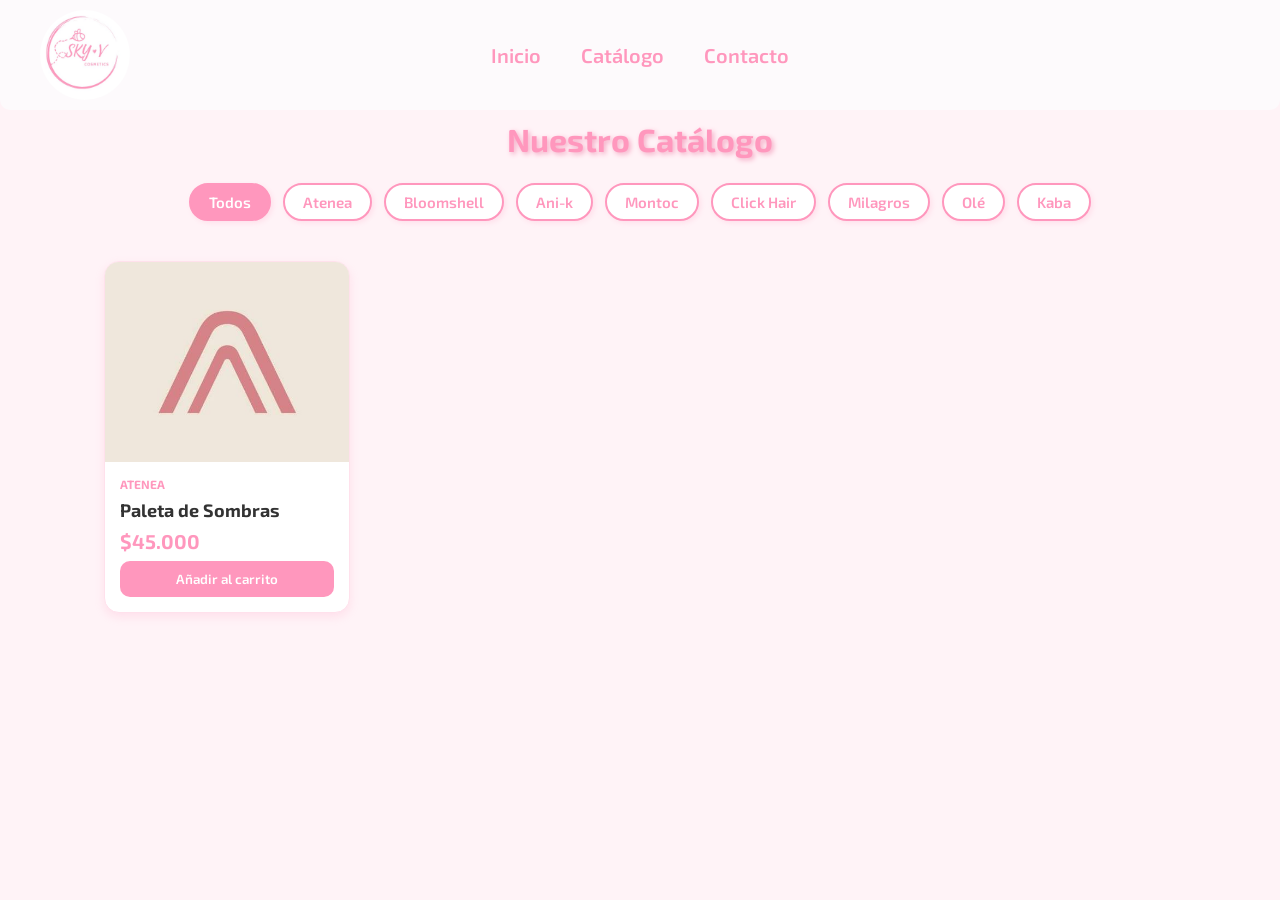
==== catalogo.html @ c4f661af "Creacion de catalogo html, cambio a menu hamburguesa en movil, creacion y comienzo de archivo js" ====
<!DOCTYPE html>
<html lang="en">
<head>
    <meta charset="UTF-8">
    <meta name="viewport" content="width=device-width, initial-scale=1.0">
    <title>Catalogo-Sky V Cosmetic</title>
    <link rel = "stylesheet" href = "styles.css">
    <link rel="preconnect" href="https://fonts.googleapis.com">
    <link rel="preconnect" href="https://fonts.gstatic.com" crossorigin>
    <link href="https://fonts.googleapis.com/css2?family=Exo+2:ital,wght@0,100..900;1,100..900&display=swap" rel="stylesheet">
</head>
<body>
    <header>
        <nav class="navbar"> 
            <div class="logo">
                <img src="/img/logoSkyV.jpeg" alt="Logo SkyV Cosmetics">
            </div>
            <button class="hamburger" id="hamburger-btn" aria-label="Abrir menú">
            &#9776;
            </button>

            <ul class="nav-links" id="nav-links">
                <li><a href="index.html">Inicio</a></li>
                <li><a href="catalogo.html">Catálogo</a></li>
                <li><a href="#contacto">Contacto</a></li>
            </ul>
        </nav>
    </header>
    <main>
        <section class="seccion-catalogo">
            <h1 class="titulo-catalogo">Nuestro Catálogo</h1>

            <div class="contenedor-filtros">
                <button class="btn-filtro activo" data-marca="todos">Todos</button>
                <button class="btn-filtro" data-marca="atenea">Atenea</button>
                <button class="btn-filtro" data-marca="bloomshell">Bloomshell</button>
                <button class="btn-filtro" data-marca="anik">Ani-k</button>
                <button class="btn-filtro" data-marca="montoc">Montoc</button>
                <button class="btn-filtro" data-marca="click">Click Hair</button>
                <button class="btn-filtro" data-marca="milagros">Milagros</button>
                <button class="btn-filtro" data-marca="ole">Olé</button>
                <button class="btn-filtro" data-marca="kaba">Kaba</button>
            </div>

            <div class="productos-grid" id="productos-grid">

                <article class="card-producto">
                    <img src="/img/logoAtenea.png" alt="Paleta Atenea">
                    <div class="info-producto">
                        <span class="marca-tag">Atenea</span>
                        <h3>Paleta de Sombras</h3>
                        <p class="precio">$45.000</p>
                        <button class="btn-comprar">Añadir al carrito</button>
                    </div>
                </article>
            </div>
        </section>    
    </main>
    <script src="main.js"></script>
</body>
</html>
---- styles.css ----
* {
    margin: 0;
    padding: 0;
    box-sizing: border-box;
}
main{
    padding: 100px 0;
}

img {
    max-width: 100%;
    height: auto;
}
body {
    font-family: "Exo 2", sans-serif;
    background-color:#fff3f7;
}
.navbar{
    display: grid;
    grid-template-columns: 1fr auto 1fr;
    background-color: rgb(253, 250, 252);
    align-items: center; /* Centra verticalmente todos los elementos */
    padding: 10px 40px;
    border-radius: 0 0 10px 10px;
    position: fixed;
    top: 0;
    left: 0;
    width: 100%;
    z-index: 1000;
}
.logo {
    display: flex;
    align-items: center;
    gap: 15px;
    justify-self: start;
}

.logo img {
    height: 90px;
    width: 90px;
    border-radius: 50px;
    object-fit: cover;
}

.nav-links {
    display: flex;
    list-style: none;
    gap: 40px;
}
.nav-links a {
    color: #ff97bd;
    text-decoration: none;
    font-size: 20px;
    font-weight: 600;
    transition: opacity 0.3s ease ;
}

.nav-links a:hover {
    opacity: 0.8;
    color:#f35c93;
}
.hamburger {
    display: none;
    background: none;
    border: none;
    font-size: 30px;
    color: #ff97bd;
    cursor: pointer;
}

.banner{
    position: relative;
    height: 530px;
    width: 100%;
}
.banner img{
    height: 100%;
    width: 100%;
    object-fit: cover;
}
.cont-banner{
    position: absolute;
    top: 50%;
    left: 10%;
    text-align: center;
    font-size: 20px;
    transform: translateY(-50%)
}

.boton-banner{
    background-color: white;
    text-decoration: none;
    font-weight: 600;
    color: #ff97bd;
    padding: 10px 10px 15px 10px;
    border-radius: 20px;
    transition: 0.5s;
    box-shadow:2px 2px 5px #ff97bd ;

}
.boton-banner:hover {
    background-color: #ff97bd;
    color: white;
    box-shadow:2px 2px 5px white ;
    transform: scale(1.05);
    padding: 12px 12px 17px 12px;

}
.cont-banner h1, .cont-banner p{
    color: rgb(255, 255, 255);
    text-shadow: 2px 2px 5px #ff97bd;
}

.marcas-m{
    display: grid;
    grid-template-columns: 1fr 1fr 1fr 1fr;
    margin: 100px 0;
}
.title-marcas{
    grid-column: 1/-1;
    text-align: center;
    font-size: 30px;
    font-weight: 600;
    color: #ff97bd;
    margin-bottom: 60px;
    margin-top: 40px;
    text-shadow: 2px 2px 5px #f5aac5;
    text-align: center;
}
.maquillaje{
    grid-column: 1/-1;
    text-align: center;
    font-size: 30px;
    font-weight: 600;
    color: #ff97bd;
    margin-bottom: 100px;
    text-shadow: 2px 2px 5px #f5aac5;
    text-align: center;  
}

.cards-marcas{
    justify-self: center;
    text-align: center;
    height: auto;
    width: 200px;
}

.marcas-m img{
    width: 140px;
    height: 140px;
    object-fit: cover;
    border-radius: 50%;
    border: solid #ff97bd;
    transition: transform 0.3s ease;
}

.marcas-m img:hover{
    transform: scale(1.1);
    box-shadow: 0 0 15px #ff97bd;
}

.marcas-m p{
    font-size: 20px;
    font-weight: 600;
    color: #ff97bd;
    margin-top: 15px;
}
/*---*/

.marcas-c{
    display: grid;
    grid-template-columns: 1fr 1fr 1fr 1fr;
    margin: 100px 0;
}
.capilares{
    grid-column: 1/-1;
    text-align: center;
    font-size: 30px;
    font-weight: 600;
    color: #ff97bd;
    margin-bottom: 100px;
    text-shadow: 2px 2px 5px #f5aac5;
    text-align: center;  
}
.marcas-c img{
    width: 140px;
    height: 140px;
    object-fit: cover;
    border-radius: 50%;
    border: solid #ff97bd;
    transition: transform 0.3s ease;
}
.marcas-c img:hover{
    transform: scale(1.1);
    box-shadow: 0 0 15px #ff97bd;
}
.marcas-c p{
    font-size: 20px;
    font-weight: 600;
    color: #ff97bd;
    margin-top: 15px;
}
.seccion-catalogo {
    padding: 20px 5%;
    max-width: 1200px;
    margin: 0 auto;
}
.titulo-catalogo {
    text-align: center;
    color: #ff97bd;
    font-size: 32px;
    margin-bottom: 25px;
    text-shadow: 2px 2px 5px #f5aac5;
}
.contenedor-filtros {
    display: flex;
    justify-content: center;
    gap: 12px;
    flex-wrap: wrap;
    margin-bottom: 40px;
}
.btn-filtro {
    background-color: white;
    border: 2px solid #ff97bd;
    color: #ff97bd;
    padding: 8px 18px;
    border-radius: 20px;
    font-family: "Exo 2", sans-serif;
    font-weight: 600;
    font-size: 15px;
    cursor: pointer;
    transition: all 0.3s ease;
    box-shadow: 2px 2px 5px rgba(255, 151, 189, 0.2);
}
.btn-filtro:hover, .btn-filtro.activo {
    background-color: #ff97bd;
    color: white;
}
.productos-grid {
    display: grid;
    grid-template-columns: repeat(auto-fill, minmax(220px, 1fr));
    gap: 30px;
}
.card-producto {
    background-color: white;
    border-radius: 15px;
    box-shadow: 0 4px 10px rgba(255, 151, 189, 0.2);
    overflow: hidden;
    display: flex;
    flex-direction: column;
    justify-content: space-between;
    transition: transform 0.3s ease, box-shadow 0.3s ease;
    border: 1px solid #ffe1ec;
}
.card-producto:hover {
    transform: translateY(-5px);
    box-shadow: 0 8px 20px rgba(255, 151, 189, 0.4);
}
.card-producto img {
    width: 100%;
    height: 200px;
    object-fit: cover;
}
.info-producto {
    padding: 15px;
    display: flex;
    flex-direction: column;
    gap: 8px;
    flex-grow: 1;
}
.marca-tag {
    font-size: 12px;
    text-transform: uppercase;
    color: #ff97bd;
    font-weight: 700;
}
.info-producto h3 {
    font-size: 18px;
    color: #333;
}
.precio {
    font-size: 20px;
    font-weight: 700;
    color: #ff97bd;
    margin-top: auto;
}
.btn-comprar {
    background-color: #ff97bd;
    color: white;
    border: none;
    padding: 10px;
    border-radius: 10px;
    font-family: "Exo 2", sans-serif;
    font-weight: 600;
    cursor: pointer;
    transition: background-color 0.3s ease, transform 0.2s ease;
}
.btn-comprar:hover {
    background-color: #f35c93;
    transform: scale(1.02);
}

@media (max-width: 650px) {
   .navbar {
        display: flex;
        justify-content: space-between;
        align-items: center;
        padding: 10px 20px;
    }

    .logo {
        justify-self: auto;
    }

    .hamburger {
        display: block; /* Se muestra únicamente en móviles */
    }

    .nav-links {
        display: none; /* Se oculta por defecto en móviles */
        flex-direction: column;
        position: absolute;
        top: 100%;
        left: 0;
        width: 100%;
        background-color: rgb(253, 250, 252);
        padding: 20px 0;
        text-align: center;
        gap: 20px;
        box-shadow: 0 5px 10px rgba(0, 0, 0, 0.1);
        border-radius: 0 0 10px 10px;
    }

    /* Clase que activa JavaScript para desplegar el menú */
    .nav-links.active {
        display: flex;
    }

    .banner {
        height: 380px; /* Reducimos la altura para pantallas pequeñas */
    }

    .cont-banner {
        left: 50%;
        top: 50%;
        transform: translate(-50%, -50%); /* Centra el contenido en el medio exacto del celular */
        width: 90%; /* Aprovecha casi todo el ancho disponible */
    }

    .cont-banner h1 {
        font-size: 1.8rem; /* Tamaño de título cómodo para pantallas pequeñas */
    }

    .cont-banner p {
        font-size: 0.95rem;
    }

    .marcas-m {
        grid-template-columns: repeat(2, 1fr); /* Cambia de 4 a 2 columnas */
        margin: 50px 0; /* Reduce los márgenes verticales superiores e inferiores */
    }
    .marcas-c {
        grid-template-columns: repeat(2, 1fr); /* Cambia de 4 a 2 columnas */
        margin: 50px 0; /* Reduce los márgenes verticales superiores e inferiores */
    }
    .title-marcas {
        font-size: 22px; /* Disminuye el tamaño del título */
        margin-top: 20px;
        margin-bottom: 30px;
    }

    .cards-marcas {
        height: auto; /* Permite que el contenido fluya verticalmente sin cortar el texto */
        width: auto;
    }

    .marcas-m img {
        width: 110px; /* Escala los logos a un tamaño proporcional para móviles */
        height: 110px;
        border-width: 2px;
    }
    .marcas-c img {
        width: 110px; /* Escala los logos a un tamaño proporcional para móviles */
        height: 110px;
        border-width: 2px;
    }

    .marcas-m p {
        font-size: 16px;
        margin-top: 10px;
        margin: 3px 0 20px 0;
    }
    .marcas-c p {
        font-size: 16px;
        margin-top: 10px;
        margin: 3px 0 20px 0;
    }
    .productos-grid {
        grid-template-columns: repeat(2, 1fr);
        gap: 15px;
    }

    .card-producto img {
        height: 140px;
    }

    .info-producto h3 {
        font-size: 14px;
    }

    .precio {
        font-size: 16px;
    }

    .contenedor-filtros {
        gap: 8px;
    }

    .btn-filtro {
        padding: 6px 12px;
        font-size: 13px;
    }
}
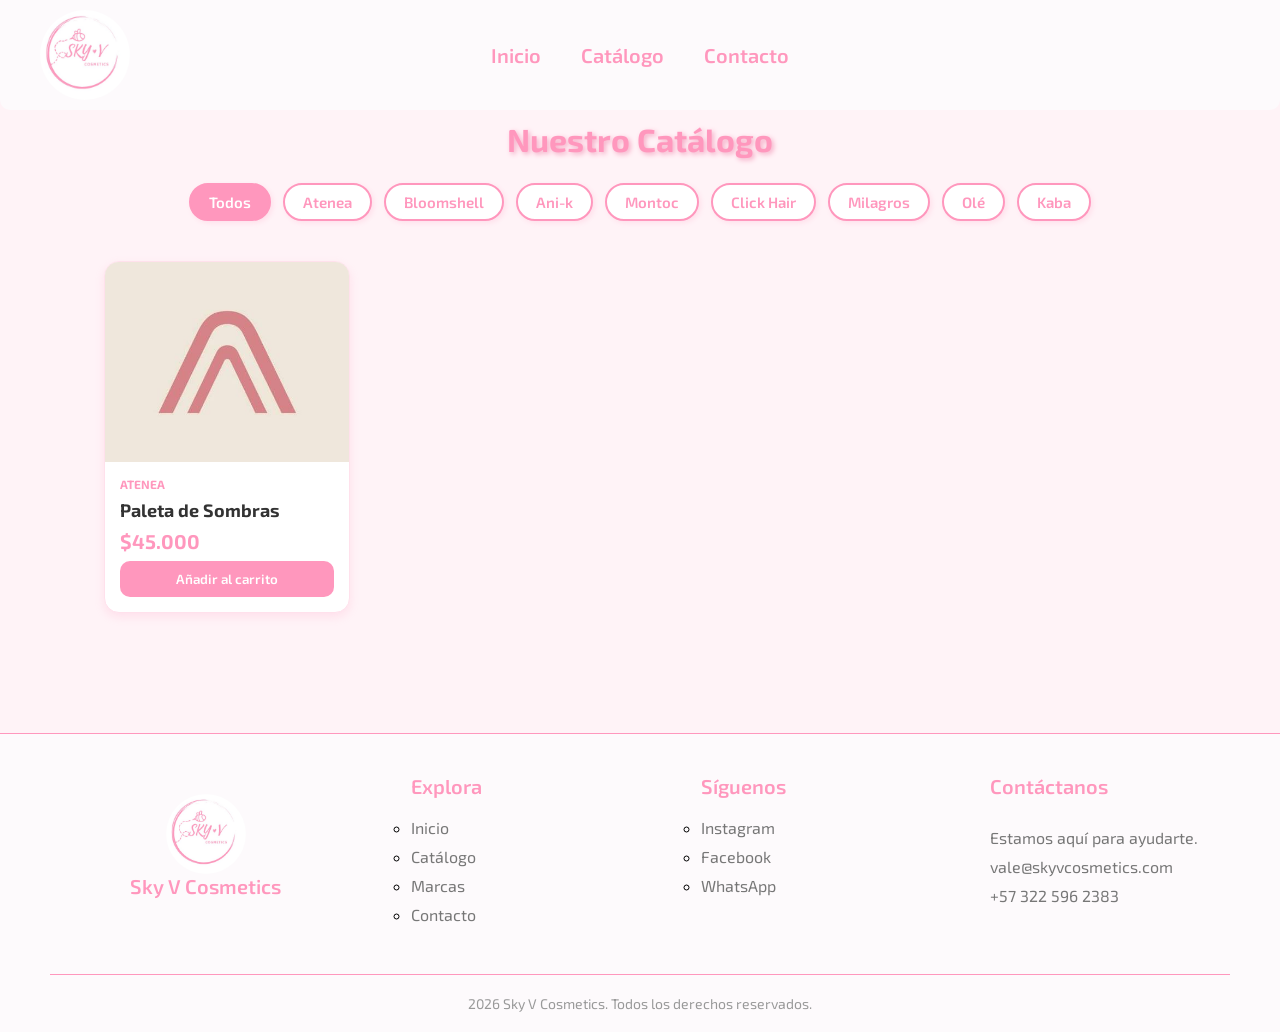
==== commit 608412db: "creacion del footer" ====
--- a/catalogo.html
+++ b/catalogo.html
@@ -56,6 +56,48 @@
             </div>
         </section>    
     </main>
+    <footer>
+        <div class="footer-logo">
+            <img src="/img/logoSkyV.jpeg" alt="Logo de Sky V Cosmetics" class="footer-imagen">
+            <h3>Sky V Cosmetics</h3>
+        </div>
+
+        <nav class="footer-navegacion" aria-label="Navegación del footer">
+            <h3>Explora</h3>
+            <ul>
+                <li><a href="index.html">Inicio</a></li>
+                <li><a href="catalogo.html">Catálogo</a></li>
+                <li><a href="#marcas-m">Marcas</a></li>
+                <li><a href="#contacto">Contacto</a></li>
+            </ul>
+        </nav>
+        <section class="footer-redes">
+            <h3>Síguenos</h3>
+            <ul>
+                <li>
+                    <a href="https://www.instagram.com/skyv_cosmetics/" target="_blank">Instagram</a>
+                </li>
+
+                <li>
+                    <a href="https://www.facebook.com/profile.php?id=100047904860741&locale=es_LA" target="_blank">Facebook</a>
+                </li>
+                <li>
+                    <a href="https://wa.me/+573225962383" target="_blank">WhatsApp</a>
+                </li>
+            </ul>
+        </section>
+        <address class="footer-contacto">
+            <h3>Contáctanos</h3>
+            <p>Estamos aquí para ayudarte.</p>
+            <a href="mailto:vale@skyvcosmetics.com" target="_blank">vale@skyvcosmetics.com</a>
+            <a href="https://wa.me/+573225962383" target="_blank">+57 322 596 2383</a>
+        </address>
+        <div class="footer-coppyrights">
+            <p>
+                2026 Sky V Cosmetics. Todos los derechos reservados.
+            </p>
+        </div>
+    </footer>
     <script src="main.js"></script>
 </body>
 </html>
--- a/styles.css
+++ b/styles.css
@@ -66,6 +66,88 @@
     font-size: 30px;
     color: #ff97bd;
     cursor: pointer;
+}
+footer {
+    display: grid;
+    grid-template-columns: 1.3fr 1fr 1fr 1fr;
+    gap: 50px;
+    padding: 40px 50px 20px;
+    background-color: rgb(253, 250, 252);
+    border-top-color: #ff97bd;
+    border-top-width: 1px;
+    border-top-style: solid;
+}
+
+.footer-logo {
+    display: flex;
+    align-items: center;
+    gap: 0;
+    flex-direction:column ;
+    margin-top: 20px;
+}
+
+.footer-logo img {
+    height: 80px;
+    width: 80px;
+    border-radius: 50px;
+    object-fit: cover;
+}
+
+.footer-logo h3 {
+    color: #ff97bd;
+    font-size: 20px;
+    font-weight: 600;
+}
+
+footer h3 {
+    color: #ff97bd;
+    font-size: 20px;
+    font-weight: 600;
+    margin-bottom: 20px;
+}
+
+
+.footer-navegacion ul, .footer-redes ul {
+    display: flex;
+    flex-direction: column;
+    gap: 10px;
+    list-style: circle;
+    padding: 0;
+    margin: 0;
+}
+
+.footer-navegacion a,.footer-redes a,.footer-contacto a {
+    color: #777;
+    text-decoration: none;
+    transition: 0.3s ease;
+}
+
+.footer-navegacion a:hover,.footer-redes a:hover,.footer-contacto a:hover {
+    color: #f35c93;
+    transition: 0.3s ease;
+}
+
+.footer-contacto {
+    display: flex;
+    flex-direction: column;
+    gap: 10px;
+    font-style: normal;
+    color: #777;
+}
+
+.footer-coppyrights {
+    grid-column: 1 / -1;
+    border-top-color: #ff97bd;
+    border-top-width: 1px;
+    border-top-style: solid;
+    padding-top: 20px;
+    text-align: center;
+    
+}
+
+.footer-coppyrights p {
+    color: #999;
+    font-size: 14px;
 }
 
 .banner{
@@ -335,6 +417,17 @@
     .nav-links.active {
         display: flex;
     }
+    
+    footer {
+        grid-template-columns: 1fr; /* Pasa de 4 columnas a 1 sola en celulares */
+        gap: 30px;
+        padding: 30px 20px 20px;
+        text-align: center;
+    }
+
+    .footer-logo {
+        margin-top: 0;
+    }
 
     .banner {
         height: 380px; /* Reducimos la altura para pantallas pequeñas */
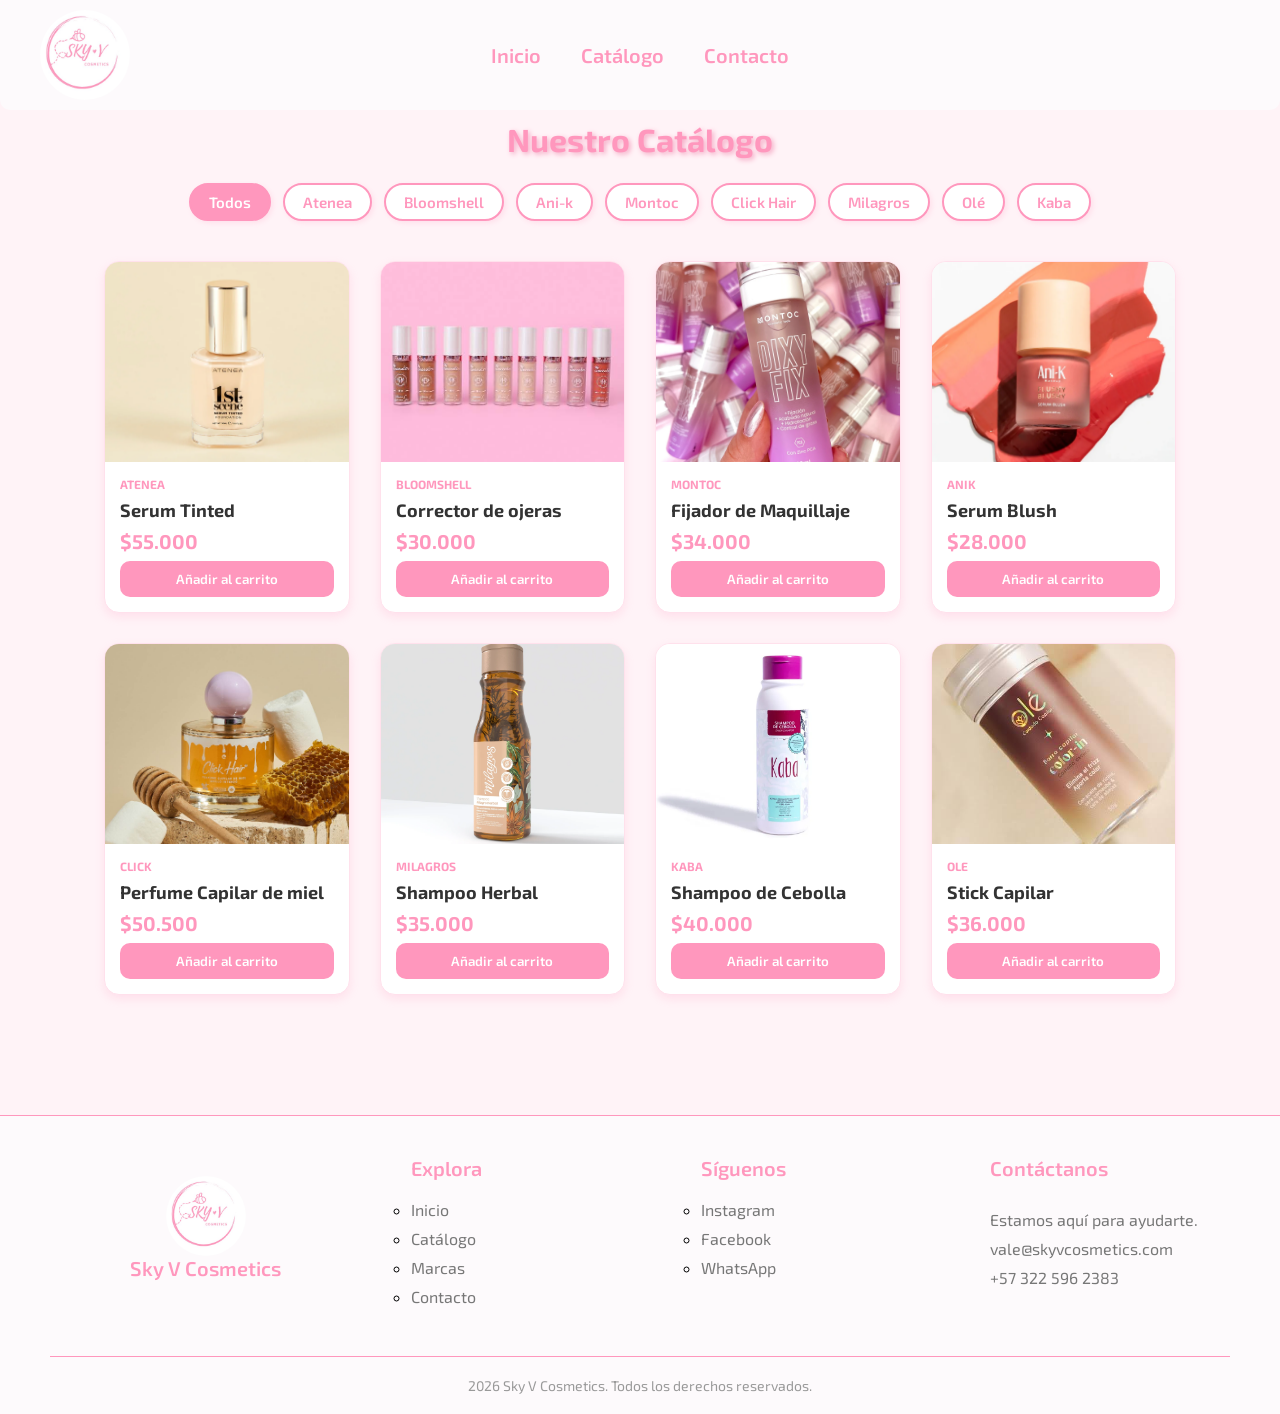
==== commit d0b02aa5: "organizacion de carpetas, creacion de los filtros de catalogo" ====
--- a/catalogo.html
+++ b/catalogo.html
@@ -43,16 +43,6 @@
             </div>
 
             <div class="productos-grid" id="productos-grid">
-
-                <article class="card-producto">
-                    <img src="/img/logoAtenea.png" alt="Paleta Atenea">
-                    <div class="info-producto">
-                        <span class="marca-tag">Atenea</span>
-                        <h3>Paleta de Sombras</h3>
-                        <p class="precio">$45.000</p>
-                        <button class="btn-comprar">Añadir al carrito</button>
-                    </div>
-                </article>
             </div>
         </section>    
     </main>
@@ -99,5 +89,6 @@
         </div>
     </footer>
     <script src="main.js"></script>
+    <script src="catalogo.js"></script>
 </body>
 </html>
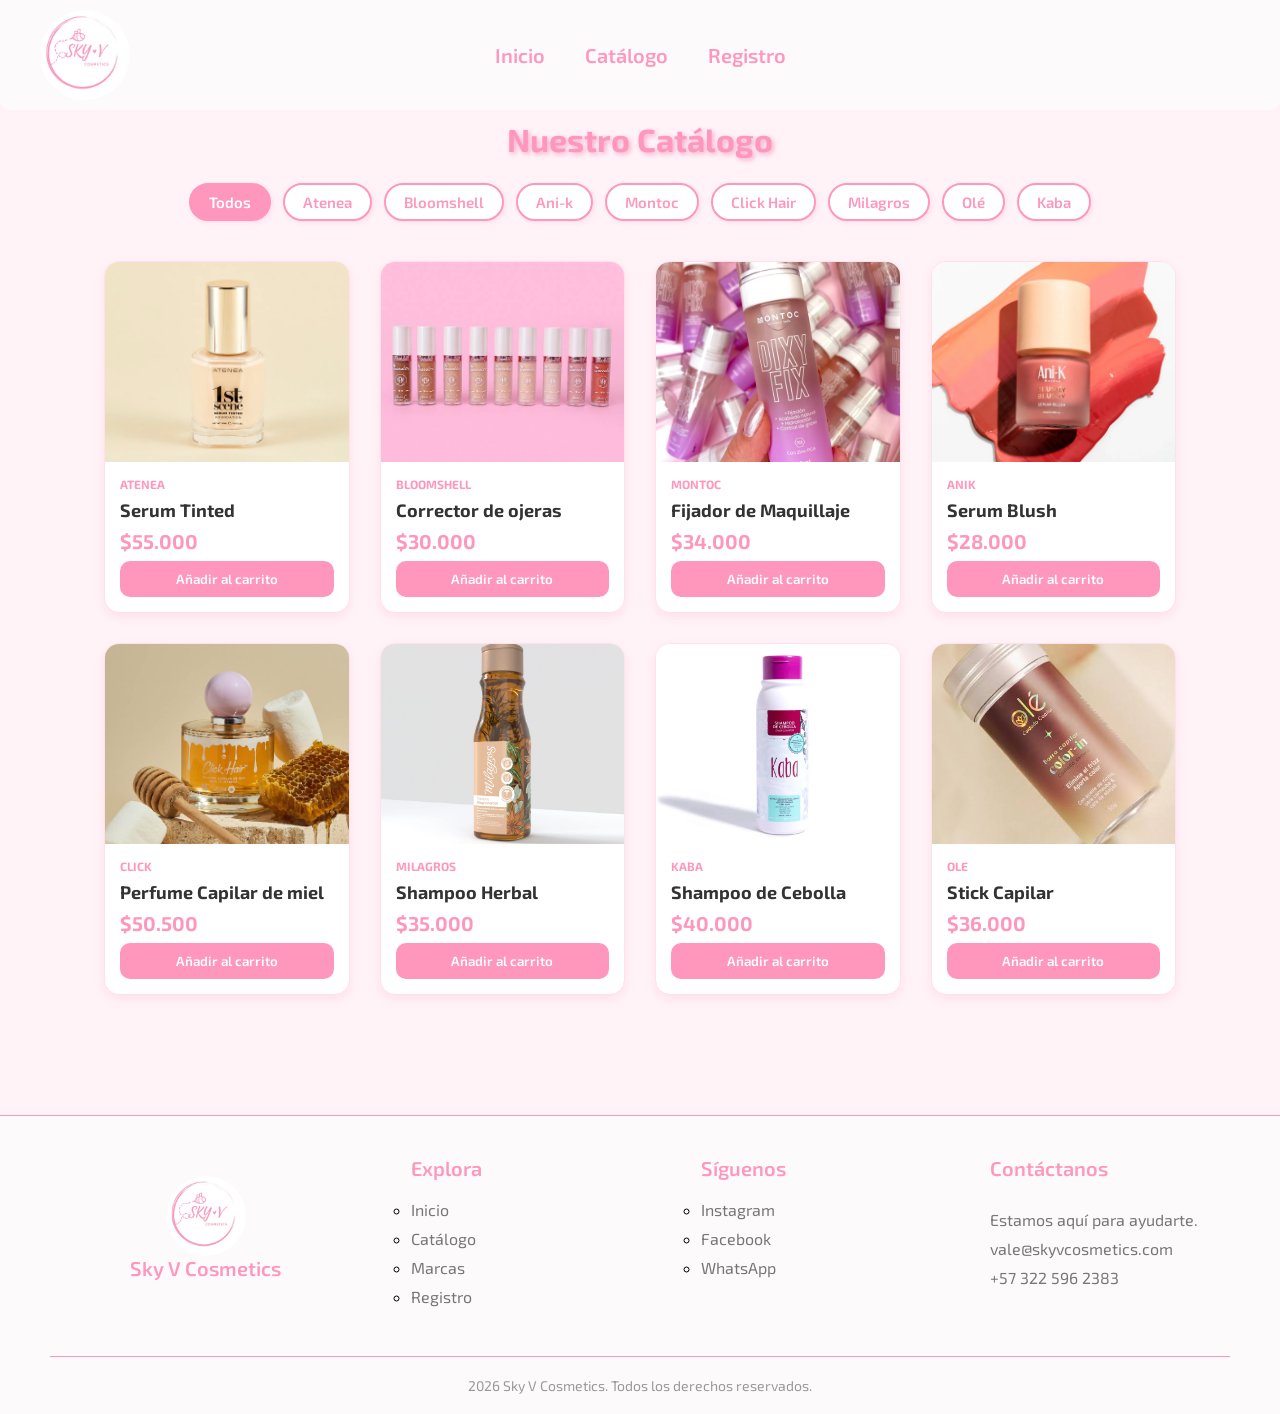
==== commit 9960fb85: "reorganizacion de carpetas" ====
--- a/catalogo.html
+++ b/catalogo.html
@@ -4,7 +4,7 @@
     <meta charset="UTF-8">
     <meta name="viewport" content="width=device-width, initial-scale=1.0">
     <title>Catalogo-Sky V Cosmetic</title>
-    <link rel = "stylesheet" href = "styles.css">
+    <link rel = "stylesheet" href = "css/styles.css">
     <link rel="preconnect" href="https://fonts.googleapis.com">
     <link rel="preconnect" href="https://fonts.gstatic.com" crossorigin>
     <link href="https://fonts.googleapis.com/css2?family=Exo+2:ital,wght@0,100..900;1,100..900&display=swap" rel="stylesheet">
@@ -22,7 +22,7 @@
             <ul class="nav-links" id="nav-links">
                 <li><a href="index.html">Inicio</a></li>
                 <li><a href="catalogo.html">Catálogo</a></li>
-                <li><a href="#contacto">Contacto</a></li>
+                <li><a href="registro.html">Registro</a></li>
             </ul>
         </nav>
     </header>
@@ -49,7 +49,7 @@
     <footer>
         <div class="footer-logo">
             <img src="/img/logoSkyV.jpeg" alt="Logo de Sky V Cosmetics" class="footer-imagen">
-            <h3>Sky V Cosmetics</h3>
+            <h2>Sky V Cosmetics</h2>
         </div>
 
         <nav class="footer-navegacion" aria-label="Navegación del footer">
@@ -58,7 +58,7 @@
                 <li><a href="index.html">Inicio</a></li>
                 <li><a href="catalogo.html">Catálogo</a></li>
                 <li><a href="#marcas-m">Marcas</a></li>
-                <li><a href="#contacto">Contacto</a></li>
+                <li><a href="registro.html">Registro</a></li>
             </ul>
         </nav>
         <section class="footer-redes">
@@ -77,7 +77,7 @@
             </ul>
         </section>
         <address class="footer-contacto">
-            <h3>Contáctanos</h3>
+            <p class="contactanos">Contáctanos</p>
             <p>Estamos aquí para ayudarte.</p>
             <a href="mailto:vale@skyvcosmetics.com" target="_blank">vale@skyvcosmetics.com</a>
             <a href="https://wa.me/+573225962383" target="_blank">+57 322 596 2383</a>
@@ -88,7 +88,7 @@
             </p>
         </div>
     </footer>
-    <script src="main.js"></script>
-    <script src="catalogo.js"></script>
+    <script src="js/main.js"></script>
+    <script src="js/catalogo.js"></script>
 </body>
 </html>
--- a/css/styles.css
+++ b/css/styles.css
@@ -0,0 +1,669 @@
+* {
+    margin: 0;
+    padding: 0;
+    box-sizing: border-box;
+}
+main{
+    padding: 100px 0;
+}
+
+img {
+    max-width: 100%;
+    height: auto;
+}
+body {
+    font-family: "Exo 2", sans-serif;
+    background-color:#fff3f7;
+}
+.navbar{
+    display: grid;
+    grid-template-columns: 1fr auto 1fr;
+    background-color: rgb(253, 250, 252);
+    align-items: center; /* Centra verticalmente todos los elementos */
+    padding: 10px 40px;
+    border-radius: 0 0 10px 10px;
+    position: fixed;
+    top: 0;
+    left: 0;
+    width: 100%;
+    z-index: 1000;
+}
+.logo {
+    display: flex;
+    align-items: center;
+    gap: 15px;
+    justify-self: start;
+}
+
+.logo img {
+    height: 90px;
+    width: 90px;
+    border-radius: 50px;
+    object-fit: cover;
+}
+
+.nav-links {
+    display: flex;
+    list-style: none;
+    gap: 40px;
+}
+.nav-links a {
+    color: #ff97bd;
+    text-decoration: none;
+    font-size: 20px;
+    font-weight: 600;
+    transition: opacity 0.3s ease ;
+}
+
+.nav-links a:hover {
+    opacity: 0.8;
+    color:#f35c93;
+}
+.hamburger {
+    display: none;
+    background: none;
+    border: none;
+    font-size: 30px;
+    color: #ff97bd;
+    cursor: pointer;
+}
+footer {
+    display: grid;
+    grid-template-columns: 1.3fr 1fr 1fr 1fr;
+    gap: 50px;
+    padding: 40px 50px 20px;
+    background-color: rgb(253, 250, 252);
+    border-top-color: #ff97bd;
+    border-top-width: 1px;
+    border-top-style: solid;
+}
+
+.footer-logo {
+    display: flex;
+    align-items: center;
+    gap: 0;
+    flex-direction:column ;
+    margin-top: 20px;
+}
+
+.footer-logo img {
+    height: 80px;
+    width: 80px;
+    border-radius: 50px;
+    object-fit: cover;
+}
+
+.footer-logo h2 {
+    color: #ff97bd;
+    font-size: 20px;
+    font-weight: 600;
+}
+
+footer h3 {
+    color: #ff97bd;
+    font-size: 20px;
+    font-weight: 600;
+    margin-bottom: 20px;
+}
+.contactanos{
+    color: #ff97bd;
+    font-size: 20px;
+    font-weight: 600;
+    margin-bottom: 20px; 
+}
+.footer-navegacion ul, .footer-redes ul {
+    display: flex;
+    flex-direction: column;
+    gap: 10px;
+    list-style: circle;
+    padding: 0;
+    margin: 0;
+}
+
+.footer-navegacion a,.footer-redes a,.footer-contacto a {
+    color: #777;
+    text-decoration: none;
+    transition: 0.3s ease;
+}
+
+.footer-navegacion a:hover,.footer-redes a:hover,.footer-contacto a:hover {
+    color: #f35c93;
+    transition: 0.3s ease;
+}
+
+.footer-contacto {
+    display: flex;
+    flex-direction: column;
+    gap: 10px;
+    font-style: normal;
+    color: #777;
+}
+
+.footer-coppyrights {
+    grid-column: 1 / -1;
+    border-top-color: #ff97bd;
+    border-top-width: 1px;
+    border-top-style: solid;
+    padding-top: 20px;
+    text-align: center;
+    
+}
+
+.footer-coppyrights p {
+    color: #999;
+    font-size: 14px;
+}
+
+.banner{
+    position: relative;
+    height: 530px;
+    width: 100%;
+}
+.banner img{
+    height: 100%;
+    width: 100%;
+    object-fit: cover;
+}
+.cont-banner{
+    position: absolute;
+    top: 50%;
+    left: 10%;
+    text-align: center;
+    font-size: 20px;
+    transform: translateY(-50%)
+}
+
+.boton-banner{
+    background-color: white;
+    text-decoration: none;
+    font-weight: 600;
+    color: #ff97bd;
+    padding: 10px 10px 15px 10px;
+    border-radius: 20px;
+    transition: 0.5s;
+    box-shadow:2px 2px 5px #ff97bd ;
+
+}
+.boton-banner:hover {
+    background-color: #ff97bd;
+    color: white;
+    box-shadow:2px 2px 5px white ;
+    transform: scale(1.05);
+    padding: 12px 12px 17px 12px;
+
+}
+.cont-banner h1, .cont-banner p{
+    color: rgb(255, 255, 255);
+    text-shadow: 2px 2px 5px #ff97bd;
+}
+
+.marcas-m{
+    display: grid;
+    grid-template-columns: 1fr 1fr 1fr 1fr;
+    margin: 100px 0;
+}
+.title-marcas{
+    grid-column: 1/-1;
+    text-align: center;
+    font-size: 30px;
+    font-weight: 600;
+    color: #ff97bd;
+    margin-bottom: 60px;
+    margin-top: 40px;
+    text-shadow: 2px 2px 5px #f5aac5;
+    text-align: center;
+}
+.maquillaje{
+    grid-column: 1/-1;
+    text-align: center;
+    font-size: 30px;
+    font-weight: 600;
+    color: #ff97bd;
+    margin-bottom: 100px;
+    text-shadow: 2px 2px 5px #f5aac5;
+    text-align: center;  
+}
+
+.cards-marcas{
+    justify-self: center;
+    text-align: center;
+    height: auto;
+    width: 200px;
+}
+
+.marcas-m img{
+    width: 140px;
+    height: 140px;
+    object-fit: cover;
+    border-radius: 50%;
+    border: solid #ff97bd;
+    transition: transform 0.3s ease;
+}
+
+.marcas-m img:hover{
+    transform: scale(1.1);
+    box-shadow: 0 0 15px #ff97bd;
+}
+
+.marcas-m h3{
+    font-size: 20px;
+    font-weight: 600;
+    color: #ff97bd;
+    margin-top: 15px;
+}
+/*---*/
+
+.marcas-c{
+    display: grid;
+    grid-template-columns: 1fr 1fr 1fr 1fr;
+    margin: 100px 0;
+}
+.capilares{
+    grid-column: 1/-1;
+    text-align: center;
+    font-size: 30px;
+    font-weight: 600;
+    color: #ff97bd;
+    margin-bottom: 100px;
+    text-shadow: 2px 2px 5px #f5aac5;
+    text-align: center;  
+}
+.marcas-c img{
+    width: 140px;
+    height: 140px;
+    object-fit: cover;
+    border-radius: 50%;
+    border: solid #ff97bd;
+    transition: transform 0.3s ease;
+}
+.marcas-c img:hover{
+    transform: scale(1.1);
+    box-shadow: 0 0 15px #ff97bd;
+}
+.marcas-c h3{
+    font-size: 20px;
+    font-weight: 600;
+    color: #ff97bd;
+    margin-top: 15px;
+}
+.seccion-catalogo {
+    padding: 20px 5%;
+    max-width: 1200px;
+    margin: 0 auto;
+}
+.titulo-catalogo {
+    text-align: center;
+    color: #ff97bd;
+    font-size: 32px;
+    margin-bottom: 25px;
+    text-shadow: 2px 2px 5px #f5aac5;
+}
+.contenedor-filtros {
+    display: flex;
+    justify-content: center;
+    gap: 12px;
+    flex-wrap: wrap;
+    margin-bottom: 40px;
+}
+.btn-filtro {
+    background-color: white;
+    border: 2px solid #ff97bd;
+    color: #ff97bd;
+    padding: 8px 18px;
+    border-radius: 20px;
+    font-family: "Exo 2", sans-serif;
+    font-weight: 600;
+    font-size: 15px;
+    cursor: pointer;
+    transition: all 0.3s ease;
+    box-shadow: 2px 2px 5px rgba(255, 151, 189, 0.2);
+}
+.btn-filtro:hover, .btn-filtro.activo {
+    background-color: #ff97bd;
+    color: white;
+}
+.productos-grid {
+    display: grid;
+    grid-template-columns: repeat(auto-fill, minmax(220px, 1fr));
+    gap: 30px;
+}
+.card-producto {
+    background-color: white;
+    border-radius: 15px;
+    box-shadow: 0 4px 10px rgba(255, 151, 189, 0.2);
+    overflow: hidden;
+    display: flex;
+    flex-direction: column;
+    justify-content: space-between;
+    transition: transform 0.3s ease, box-shadow 0.3s ease;
+    border: 1px solid #ffe1ec;
+}
+.card-producto:hover {
+    transform: translateY(-5px);
+    box-shadow: 0 8px 20px rgba(255, 151, 189, 0.4);
+}
+.card-producto img {
+    width: 100%;
+    height: 200px;
+    object-fit: cover;
+}
+.info-producto {
+    padding: 15px;
+    display: flex;
+    flex-direction: column;
+    gap: 8px;
+    flex-grow: 1;
+}
+.marca-tag {
+    font-size: 12px;
+    text-transform: uppercase;
+    color: #ff97bd;
+    font-weight: 700;
+}
+.info-producto h3 {
+    font-size: 18px;
+    color: #333;
+}
+.precio {
+    font-size: 20px;
+    font-weight: 700;
+    color: #ff97bd;
+    margin-top: auto;
+}
+.btn-comprar {
+    background-color: #ff97bd;
+    color: white;
+    border: none;
+    padding: 10px;
+    border-radius: 10px;
+    font-family: "Exo 2", sans-serif;
+    font-weight: 600;
+    cursor: pointer;
+    transition: background-color 0.3s ease, transform 0.2s ease;
+}
+.btn-comprar:hover {
+    background-color: #f35c93;
+    transform: scale(1.02);
+}
+
+.formulario-registro {
+    max-width: 650px;
+    margin: 50px auto;
+    padding: 35px;
+    background-color: white;
+    border-radius: 20px;
+    box-shadow: 0 5px 20px rgba(255, 151, 189, 0.25);
+    border: 1px solid #ffe1ec;
+}
+
+.formulario-registro h1 {
+    text-align: center;
+    color: #ff97bd;
+    font-size: 32px;
+    margin-bottom: 10px;
+}
+
+.formulario-registro > p {
+    text-align: center;
+    color: #777;
+    margin-bottom: 30px;
+}
+
+.formulario-registro form div {
+    margin-bottom: 20px;
+}
+
+.formulario-registro label {
+    display: block;
+    color: #555;
+    font-weight: 600;
+    margin-bottom: 8px;
+}
+
+.formulario-registro input, .formulario-registro select,.formulario-registro textarea {
+    width: 100%;
+    padding: 12px;
+    border: 1px solid #ffd1e1;
+    border-radius: 10px;
+    font-family: "Exo 2", sans-serif;
+    font-size: 16px;
+    outline: none;
+}
+
+.formulario-registro input:focus, .formulario-registro select:focus, .formulario-registro textarea:focus {
+    border-color: #ff97bd;
+    box-shadow: 0 0 6px rgba(255, 151, 189, 0.3);
+}
+
+.formulario-registro textarea {
+    resize: vertical;
+}
+
+.formulario-registro .terminos {
+    display: flex;
+    align-items: center;
+    gap: 8px;
+}
+
+.formulario-registro .terminos input {
+    width: auto;
+    accent-color: #ff97bd;
+}
+
+.formulario-registro .terminos label {
+    margin: 0;
+    font-weight: 400;
+}
+
+.formulario-registro button {
+    padding: 11px 25px;
+    border-radius: 20px;
+    font-family: "Exo 2", sans-serif;
+    font-size: 16px;
+    font-weight: 600;
+    cursor: pointer;
+    transition: 0.3s;
+}
+
+.formulario-registro button[type="submit"] {
+    background-color: #ff97bd;
+    color: white;
+    border: 2px solid #ff97bd;
+}
+
+.formulario-registro button[type="submit"]:hover {
+    background-color: #f35c93;
+    border-color: #f35c93;
+}
+
+.formulario-registro button[type="reset"] {
+    background-color: white;
+    color: #ff97bd;
+    border: 2px solid #ff97bd;
+    margin-left: 10px;
+}
+
+.formulario-registro button[type="reset"]:hover {
+    background-color: #ff97bd;
+    color: white;
+}
+
+.mensaje-error {
+    color: #d9534f;
+    font-size: 13px;
+    margin-top: 4px;
+    display: block;
+    min-height: 18px;
+}
+
+.input-error {
+    border-color: #d9534f !important;
+    box-shadow: 0 0 5px rgba(217, 83, 79, 0.4) !important;
+}
+.mensaje-exito {
+    display: none;
+    background-color: #fad8e4;
+    color: #ff97bd;
+    border: 1px solid #ffb6d0;
+    padding: 12px 15px;
+    border-radius: 10px;
+    text-align: center;
+    font-size: 15px;
+    font-weight: 600;
+    margin-top: 20px;
+    margin-bottom: 20px;
+    transition: opacity 0.3s ease;
+}
+
+.mensaje-exito.mostrar {
+    display: block;
+}
+@media (max-width: 650px) {
+   .navbar {
+        display: flex;
+        justify-content: space-between;
+        align-items: center;
+        padding: 10px 20px;
+    }
+
+    .logo {
+        justify-self: auto;
+    }
+
+    .hamburger {
+        display: block; /* Se muestra únicamente en móviles */
+    }
+
+    .nav-links {
+        display: none; /* Se oculta por defecto en móviles */
+        flex-direction: column;
+        position: absolute;
+        top: 100%;
+        left: 0;
+        width: 100%;
+        background-color: rgb(253, 250, 252);
+        padding: 20px 0;
+        text-align: center;
+        gap: 20px;
+        box-shadow: 0 5px 10px rgba(0, 0, 0, 0.1);
+        border-radius: 0 0 10px 10px;
+    }
+
+    /* Clase que activa JavaScript para desplegar el menú */
+    .nav-links.active {
+        display: flex;
+    }
+    
+    footer {
+        grid-template-columns: 1fr; /* Pasa de 4 columnas a 1 sola en celulares */
+        gap: 30px;
+        padding: 30px 20px 20px;
+        text-align: center;
+    }
+
+    .footer-logo {
+        margin-top: 0;
+    }
+
+    .banner {
+        height: 380px; /* Reducimos la altura para pantallas pequeñas */
+    }
+
+    .cont-banner {
+        left: 50%;
+        top: 50%;
+        transform: translate(-50%, -50%); /* Centra el contenido en el medio exacto del celular */
+        width: 90%; /* Aprovecha casi todo el ancho disponible */
+    }
+
+    .cont-banner h1 {
+        font-size: 1.8rem; /* Tamaño de título cómodo para pantallas pequeñas */
+    }
+
+    .cont-banner p {
+        font-size: 0.95rem;
+    }
+
+    .marcas-m {
+        grid-template-columns: repeat(2, 1fr); /* Cambia de 4 a 2 columnas */
+        margin: 50px 0; /* Reduce los márgenes verticales superiores e inferiores */
+    }
+    .marcas-c {
+        grid-template-columns: repeat(2, 1fr); /* Cambia de 4 a 2 columnas */
+        margin: 50px 0; /* Reduce los márgenes verticales superiores e inferiores */
+    }
+    .title-marcas {
+        font-size: 22px; /* Disminuye el tamaño del título */
+        margin-top: 20px;
+        margin-bottom: 30px;
+    }
+
+    .cards-marcas {
+        height: auto; /* Permite que el contenido fluya verticalmente sin cortar el texto */
+        width: auto;
+    }
+
+    .marcas-m img {
+        width: 110px; /* Escala los logos a un tamaño proporcional para móviles */
+        height: 110px;
+        border-width: 2px;
+    }
+    .marcas-c img {
+        width: 110px; /* Escala los logos a un tamaño proporcional para móviles */
+        height: 110px;
+        border-width: 2px;
+    }
+
+    .marcas-m p {
+        font-size: 16px;
+        margin-top: 10px;
+        margin: 3px 0 20px 0;
+    }
+    .marcas-c p {
+        font-size: 16px;
+        margin-top: 10px;
+        margin: 3px 0 20px 0;
+    }
+    .productos-grid {
+        grid-template-columns: repeat(2, 1fr);
+        gap: 15px;
+    }
+
+    .card-producto img {
+        height: 140px;
+    }
+
+    .info-producto h3 {
+        font-size: 14px;
+    }
+
+    .precio {
+        font-size: 16px;
+    }
+
+    .contenedor-filtros {
+        gap: 8px;
+    }
+
+    .btn-filtro {
+        padding: 6px 12px;
+        font-size: 13px;
+    }
+    .formulario-registro {
+        padding: 20px 15px;
+        margin: 20px 10px;
+    }
+
+    .formulario-registro h1 {
+        font-size: 24px;
+    }
+
+    .formulario-registro button[type="submit"],
+    .formulario-registro button[type="reset"] {
+        width: 100%;
+        margin-left: 0;
+        margin-top: 10px;
+    }
+}
+
+
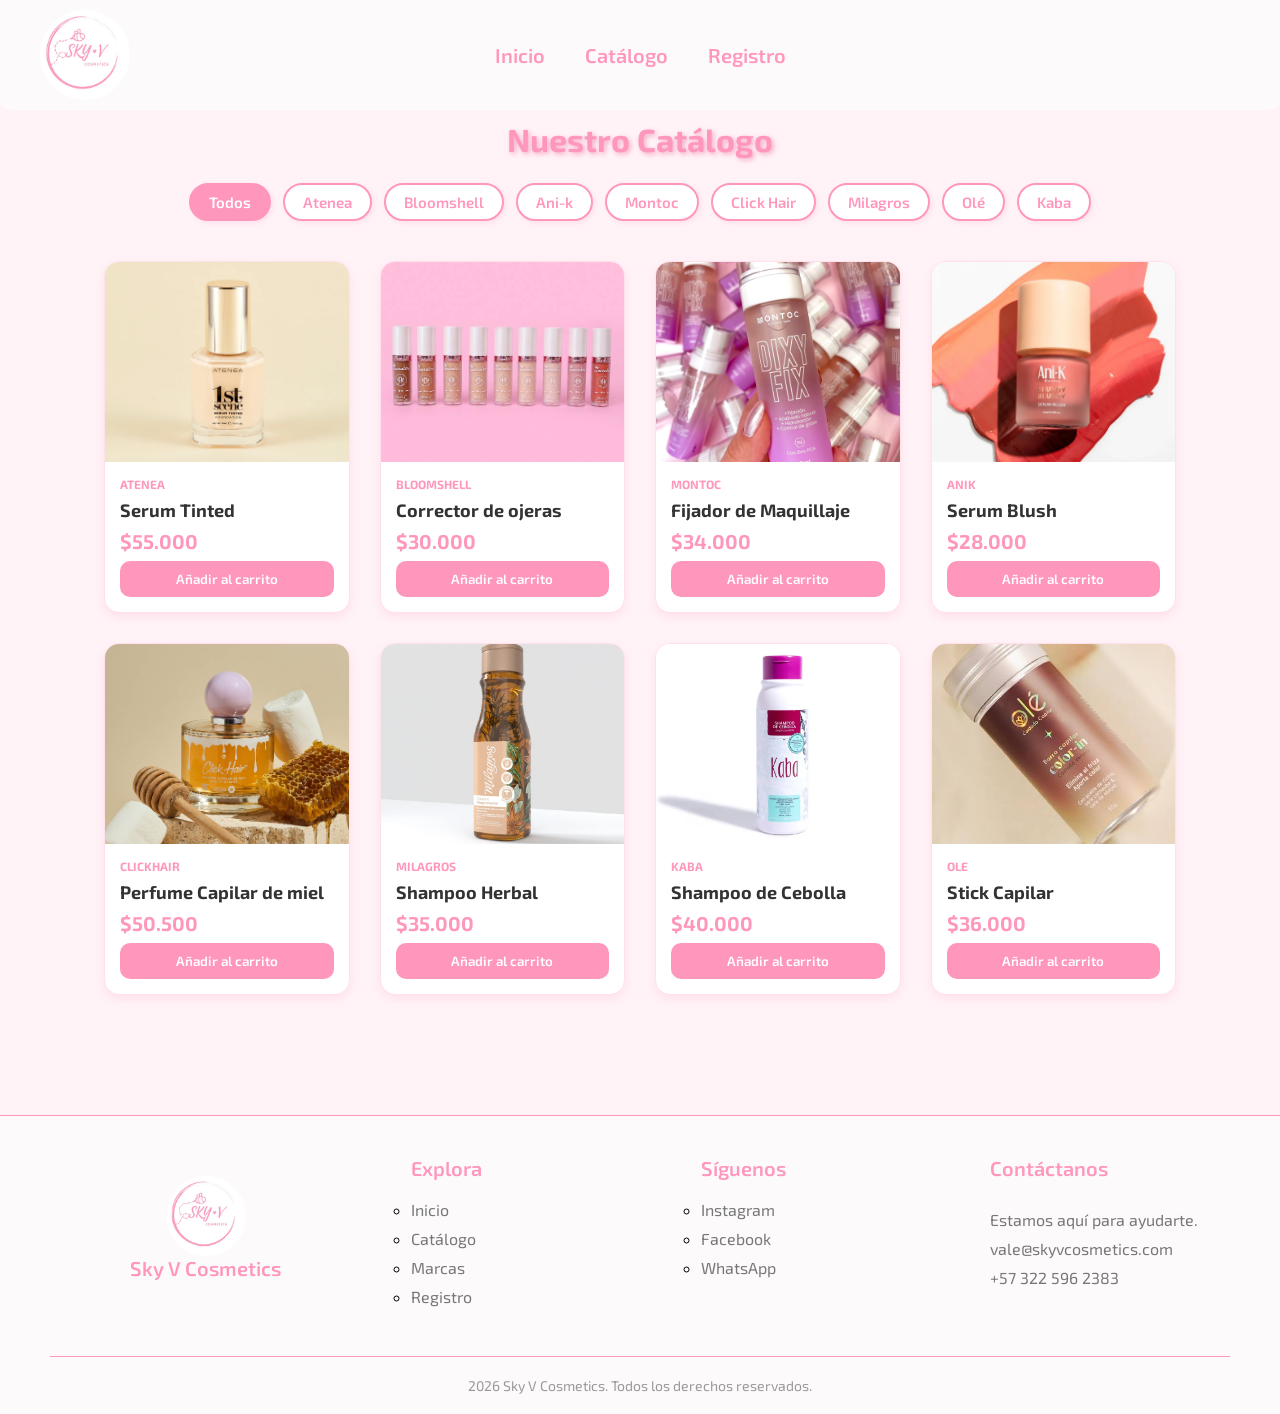
==== commit a25be673: "arreglo de variables css" ====
--- a/catalogo.html
+++ b/catalogo.html
@@ -36,7 +36,7 @@
                 <button class="btn-filtro" data-marca="bloomshell">Bloomshell</button>
                 <button class="btn-filtro" data-marca="anik">Ani-k</button>
                 <button class="btn-filtro" data-marca="montoc">Montoc</button>
-                <button class="btn-filtro" data-marca="click">Click Hair</button>
+                <button class="btn-filtro" data-marca="clickhair">Click Hair</button>
                 <button class="btn-filtro" data-marca="milagros">Milagros</button>
                 <button class="btn-filtro" data-marca="ole">Olé</button>
                 <button class="btn-filtro" data-marca="kaba">Kaba</button>
--- a/css/styles.css
+++ b/css/styles.css
@@ -1,3 +1,20 @@
+:root {
+    --color-principal: #ff97bd;
+    --color-hover: #f35c93;
+    --color-texto-sombra: #f5aac5;
+    --color-fondo: #fff3f7;
+    --color-fondo-header: rgb(253, 250, 252);
+    --color-borde-claro: #ffe1ec;
+    --color-input-borde: #ffd1e1;
+    --color-texto-gris: #777;
+    --color-texto-gris-oscuro: #555;
+    --color-texto-oscuro: #333;
+    --color-copyright: #999;
+    --color-error: #d9534f;
+    --color-exito-fondo: #fad8e4;
+    --color-exito-borde: #ffb6d0;
+}
+
 * {
     margin: 0;
     padding: 0;
@@ -13,12 +30,12 @@
 }
 body {
     font-family: "Exo 2", sans-serif;
-    background-color:#fff3f7;
+    background-color: var(--color-fondo);
 }
 .navbar{
     display: grid;
     grid-template-columns: 1fr auto 1fr;
-    background-color: rgb(253, 250, 252);
+    background-color: var(--color-fondo-header);
     align-items: center; /* Centra verticalmente todos los elementos */
     padding: 10px 40px;
     border-radius: 0 0 10px 10px;
@@ -48,7 +65,7 @@
     gap: 40px;
 }
 .nav-links a {
-    color: #ff97bd;
+    color: var(--color-principal);
     text-decoration: none;
     font-size: 20px;
     font-weight: 600;
@@ -57,14 +74,14 @@
 
 .nav-links a:hover {
     opacity: 0.8;
-    color:#f35c93;
+    color:var(--color-hover);
 }
 .hamburger {
     display: none;
     background: none;
     border: none;
     font-size: 30px;
-    color: #ff97bd;
+    color: var(--color-principal);
     cursor: pointer;
 }
 footer {
@@ -72,8 +89,8 @@
     grid-template-columns: 1.3fr 1fr 1fr 1fr;
     gap: 50px;
     padding: 40px 50px 20px;
-    background-color: rgb(253, 250, 252);
-    border-top-color: #ff97bd;
+    background-color: var(--color-fondo-header);
+    border-top-color: var(--color-principal);
     border-top-width: 1px;
     border-top-style: solid;
 }
@@ -94,19 +111,19 @@
 }
 
 .footer-logo h2 {
-    color: #ff97bd;
+    color: var(--color-principal);
     font-size: 20px;
     font-weight: 600;
 }
 
 footer h3 {
-    color: #ff97bd;
+    color: var(--color-principal);
     font-size: 20px;
     font-weight: 600;
     margin-bottom: 20px;
 }
 .contactanos{
-    color: #ff97bd;
+    color: var(--color-principal);
     font-size: 20px;
     font-weight: 600;
     margin-bottom: 20px; 
@@ -121,13 +138,13 @@
 }
 
 .footer-navegacion a,.footer-redes a,.footer-contacto a {
-    color: #777;
+    color: var(--color-texto-gris);
     text-decoration: none;
     transition: 0.3s ease;
 }
 
 .footer-navegacion a:hover,.footer-redes a:hover,.footer-contacto a:hover {
-    color: #f35c93;
+    color: var(--color-hover);
     transition: 0.3s ease;
 }
 
@@ -136,12 +153,12 @@
     flex-direction: column;
     gap: 10px;
     font-style: normal;
-    color: #777;
+    color: var(--color-texto-gris);
 }
 
 .footer-coppyrights {
     grid-column: 1 / -1;
-    border-top-color: #ff97bd;
+    border-top-color: var(--color-principal);
     border-top-width: 1px;
     border-top-style: solid;
     padding-top: 20px;
@@ -150,7 +167,7 @@
 }
 
 .footer-coppyrights p {
-    color: #999;
+    color: var(--color-copyright);
     font-size: 14px;
 }
 
@@ -177,15 +194,15 @@
     background-color: white;
     text-decoration: none;
     font-weight: 600;
-    color: #ff97bd;
+    color: var(--color-principal);
     padding: 10px 10px 15px 10px;
     border-radius: 20px;
     transition: 0.5s;
-    box-shadow:2px 2px 5px #ff97bd ;
+    box-shadow:2px 2px 5px var(--color-principal) ;
 
 }
 .boton-banner:hover {
-    background-color: #ff97bd;
+    background-color: var(--color-principal);
     color: white;
     box-shadow:2px 2px 5px white ;
     transform: scale(1.05);
@@ -194,7 +211,7 @@
 }
 .cont-banner h1, .cont-banner p{
     color: rgb(255, 255, 255);
-    text-shadow: 2px 2px 5px #ff97bd;
+    text-shadow: 2px 2px 5px var(--color-principal);
 }
 
 .marcas-m{
@@ -207,10 +224,10 @@
     text-align: center;
     font-size: 30px;
     font-weight: 600;
-    color: #ff97bd;
+    color: var(--color-principal);
     margin-bottom: 60px;
     margin-top: 40px;
-    text-shadow: 2px 2px 5px #f5aac5;
+    text-shadow: 2px 2px 5px var(--color-texto-sombra);
     text-align: center;
 }
 .maquillaje{
@@ -218,9 +235,9 @@
     text-align: center;
     font-size: 30px;
     font-weight: 600;
-    color: #ff97bd;
+    color: var(--color-principal);
     margin-bottom: 100px;
-    text-shadow: 2px 2px 5px #f5aac5;
+    text-shadow: 2px 2px 5px var(--color-texto-sombra);
     text-align: center;  
 }
 
@@ -236,19 +253,19 @@
     height: 140px;
     object-fit: cover;
     border-radius: 50%;
-    border: solid #ff97bd;
+    border: solid var(--color-principal);
     transition: transform 0.3s ease;
 }
 
 .marcas-m img:hover{
     transform: scale(1.1);
-    box-shadow: 0 0 15px #ff97bd;
+    box-shadow: 0 0 15px var(--color-principal);
 }
 
 .marcas-m h3{
     font-size: 20px;
     font-weight: 600;
-    color: #ff97bd;
+    color: var(--color-principal);
     margin-top: 15px;
 }
 /*---*/
@@ -263,9 +280,9 @@
     text-align: center;
     font-size: 30px;
     font-weight: 600;
-    color: #ff97bd;
+    color: var(--color-principal);
     margin-bottom: 100px;
-    text-shadow: 2px 2px 5px #f5aac5;
+    text-shadow: 2px 2px 5px var(--color-texto-sombra);
     text-align: center;  
 }
 .marcas-c img{
@@ -273,17 +290,17 @@
     height: 140px;
     object-fit: cover;
     border-radius: 50%;
-    border: solid #ff97bd;
+    border: solid var(--color-principal);
     transition: transform 0.3s ease;
 }
 .marcas-c img:hover{
     transform: scale(1.1);
-    box-shadow: 0 0 15px #ff97bd;
+    box-shadow: 0 0 15px var(--color-principal);
 }
 .marcas-c h3{
     font-size: 20px;
     font-weight: 600;
-    color: #ff97bd;
+    color: var(--color-principal);
     margin-top: 15px;
 }
 .seccion-catalogo {
@@ -293,10 +310,10 @@
 }
 .titulo-catalogo {
     text-align: center;
-    color: #ff97bd;
+    color: var(--color-principal);
     font-size: 32px;
     margin-bottom: 25px;
-    text-shadow: 2px 2px 5px #f5aac5;
+    text-shadow: 2px 2px 5px var(--color-texto-sombra);
 }
 .contenedor-filtros {
     display: flex;
@@ -307,8 +324,8 @@
 }
 .btn-filtro {
     background-color: white;
-    border: 2px solid #ff97bd;
-    color: #ff97bd;
+    border: 2px solid var(--color-principal);
+    color: var(--color-principal);
     padding: 8px 18px;
     border-radius: 20px;
     font-family: "Exo 2", sans-serif;
@@ -319,7 +336,7 @@
     box-shadow: 2px 2px 5px rgba(255, 151, 189, 0.2);
 }
 .btn-filtro:hover, .btn-filtro.activo {
-    background-color: #ff97bd;
+    background-color: var(--color-principal);
     color: white;
 }
 .productos-grid {
@@ -336,7 +353,7 @@
     flex-direction: column;
     justify-content: space-between;
     transition: transform 0.3s ease, box-shadow 0.3s ease;
-    border: 1px solid #ffe1ec;
+    border: 1px solid var(--color-borde-claro);
 }
 .card-producto:hover {
     transform: translateY(-5px);
@@ -357,7 +374,7 @@
 .marca-tag {
     font-size: 12px;
     text-transform: uppercase;
-    color: #ff97bd;
+    color: var(--color-principal);
     font-weight: 700;
 }
 .info-producto h3 {
@@ -367,11 +384,11 @@
 .precio {
     font-size: 20px;
     font-weight: 700;
-    color: #ff97bd;
+    color: var(--color-principal);
     margin-top: auto;
 }
 .btn-comprar {
-    background-color: #ff97bd;
+    background-color: var(--color-principal);
     color: white;
     border: none;
     padding: 10px;
@@ -382,7 +399,7 @@
     transition: background-color 0.3s ease, transform 0.2s ease;
 }
 .btn-comprar:hover {
-    background-color: #f35c93;
+    background-color: var(--color-hover);
     transform: scale(1.02);
 }
 
@@ -393,19 +410,19 @@
     background-color: white;
     border-radius: 20px;
     box-shadow: 0 5px 20px rgba(255, 151, 189, 0.25);
-    border: 1px solid #ffe1ec;
+    border: 1px solid var(--color-borde-claro);
 }
 
 .formulario-registro h1 {
     text-align: center;
-    color: #ff97bd;
+    color: var(--color-principal);
     font-size: 32px;
     margin-bottom: 10px;
 }
 
 .formulario-registro > p {
     text-align: center;
-    color: #777;
+    color: var(--color-texto-gris);
     margin-bottom: 30px;
 }
 
@@ -415,7 +432,7 @@
 
 .formulario-registro label {
     display: block;
-    color: #555;
+    color: var(--color-texto-gris-oscuro);
     font-weight: 600;
     margin-bottom: 8px;
 }
@@ -423,7 +440,7 @@
 .formulario-registro input, .formulario-registro select,.formulario-registro textarea {
     width: 100%;
     padding: 12px;
-    border: 1px solid #ffd1e1;
+    border: 1px solid var(--color-input-borde);
     border-radius: 10px;
     font-family: "Exo 2", sans-serif;
     font-size: 16px;
@@ -431,7 +448,7 @@
 }
 
 .formulario-registro input:focus, .formulario-registro select:focus, .formulario-registro textarea:focus {
-    border-color: #ff97bd;
+    border-color: var(--color-principal);
     box-shadow: 0 0 6px rgba(255, 151, 189, 0.3);
 }
 
@@ -447,7 +464,7 @@
 
 .formulario-registro .terminos input {
     width: auto;
-    accent-color: #ff97bd;
+    accent-color: var(--color-principal);
 }
 
 .formulario-registro .terminos label {
@@ -466,30 +483,30 @@
 }
 
 .formulario-registro button[type="submit"] {
-    background-color: #ff97bd;
+    background-color: var(--color-principal);
     color: white;
-    border: 2px solid #ff97bd;
+    border: 2px solid var(--color-principal);
 }
 
 .formulario-registro button[type="submit"]:hover {
-    background-color: #f35c93;
-    border-color: #f35c93;
+    background-color: var(--color-hover);
+    border-color: var(--color-hover);
 }
 
 .formulario-registro button[type="reset"] {
     background-color: white;
-    color: #ff97bd;
-    border: 2px solid #ff97bd;
+    color: var(--color-principal);
+    border: 2px solid var(--color-principal);
     margin-left: 10px;
 }
 
 .formulario-registro button[type="reset"]:hover {
-    background-color: #ff97bd;
+    background-color: var(--color-principal);
     color: white;
 }
 
 .mensaje-error {
-    color: #d9534f;
+    color: var(--color-error);
     font-size: 13px;
     margin-top: 4px;
     display: block;
@@ -497,14 +514,14 @@
 }
 
 .input-error {
-    border-color: #d9534f !important;
+    border-color: var(--color-error) !important;
     box-shadow: 0 0 5px rgba(217, 83, 79, 0.4) !important;
 }
 .mensaje-exito {
     display: none;
-    background-color: #fad8e4;
-    color: #ff97bd;
-    border: 1px solid #ffb6d0;
+    background-color: var(--color-exito-fondo);
+    color: var(--color-principal);
+    border: 1px solid var(--color-exito-borde);
     padding: 12px 15px;
     border-radius: 10px;
     text-align: center;
@@ -531,11 +548,11 @@
     }
 
     .hamburger {
-        display: block; /* Se muestra únicamente en móviles */
+        display: block; 
     }
 
     .nav-links {
-        display: none; /* Se oculta por defecto en móviles */
+        display: none; 
         flex-direction: column;
         position: absolute;
         top: 100%;
@@ -549,13 +566,12 @@
         border-radius: 0 0 10px 10px;
     }
 
-    /* Clase que activa JavaScript para desplegar el menú */
     .nav-links.active {
         display: flex;
     }
     
     footer {
-        grid-template-columns: 1fr; /* Pasa de 4 columnas a 1 sola en celulares */
+        grid-template-columns: 1fr; 
         gap: 30px;
         padding: 30px 20px 20px;
         text-align: center;
@@ -566,18 +582,18 @@
     }
 
     .banner {
-        height: 380px; /* Reducimos la altura para pantallas pequeñas */
+        height: 380px; 
     }
 
     .cont-banner {
         left: 50%;
         top: 50%;
-        transform: translate(-50%, -50%); /* Centra el contenido en el medio exacto del celular */
-        width: 90%; /* Aprovecha casi todo el ancho disponible */
+        transform: translate(-50%, -50%); 
+        width: 90%; 
     }
 
     .cont-banner h1 {
-        font-size: 1.8rem; /* Tamaño de título cómodo para pantallas pequeñas */
+        font-size: 1.8rem; 
     }
 
     .cont-banner p {
@@ -585,31 +601,31 @@
     }
 
     .marcas-m {
-        grid-template-columns: repeat(2, 1fr); /* Cambia de 4 a 2 columnas */
-        margin: 50px 0; /* Reduce los márgenes verticales superiores e inferiores */
+        grid-template-columns: repeat(2, 1fr); 
+        margin: 50px 0; 
     }
     .marcas-c {
-        grid-template-columns: repeat(2, 1fr); /* Cambia de 4 a 2 columnas */
-        margin: 50px 0; /* Reduce los márgenes verticales superiores e inferiores */
+        grid-template-columns: repeat(2, 1fr); 
+        margin: 50px 0; 
     }
     .title-marcas {
-        font-size: 22px; /* Disminuye el tamaño del título */
+        font-size: 22px; 
         margin-top: 20px;
         margin-bottom: 30px;
     }
 
     .cards-marcas {
-        height: auto; /* Permite que el contenido fluya verticalmente sin cortar el texto */
+        height: auto; 
         width: auto;
     }
 
     .marcas-m img {
-        width: 110px; /* Escala los logos a un tamaño proporcional para móviles */
+        width: 110px; 
         height: 110px;
         border-width: 2px;
     }
     .marcas-c img {
-        width: 110px; /* Escala los logos a un tamaño proporcional para móviles */
+        width: 110px; 
         height: 110px;
         border-width: 2px;
     }
